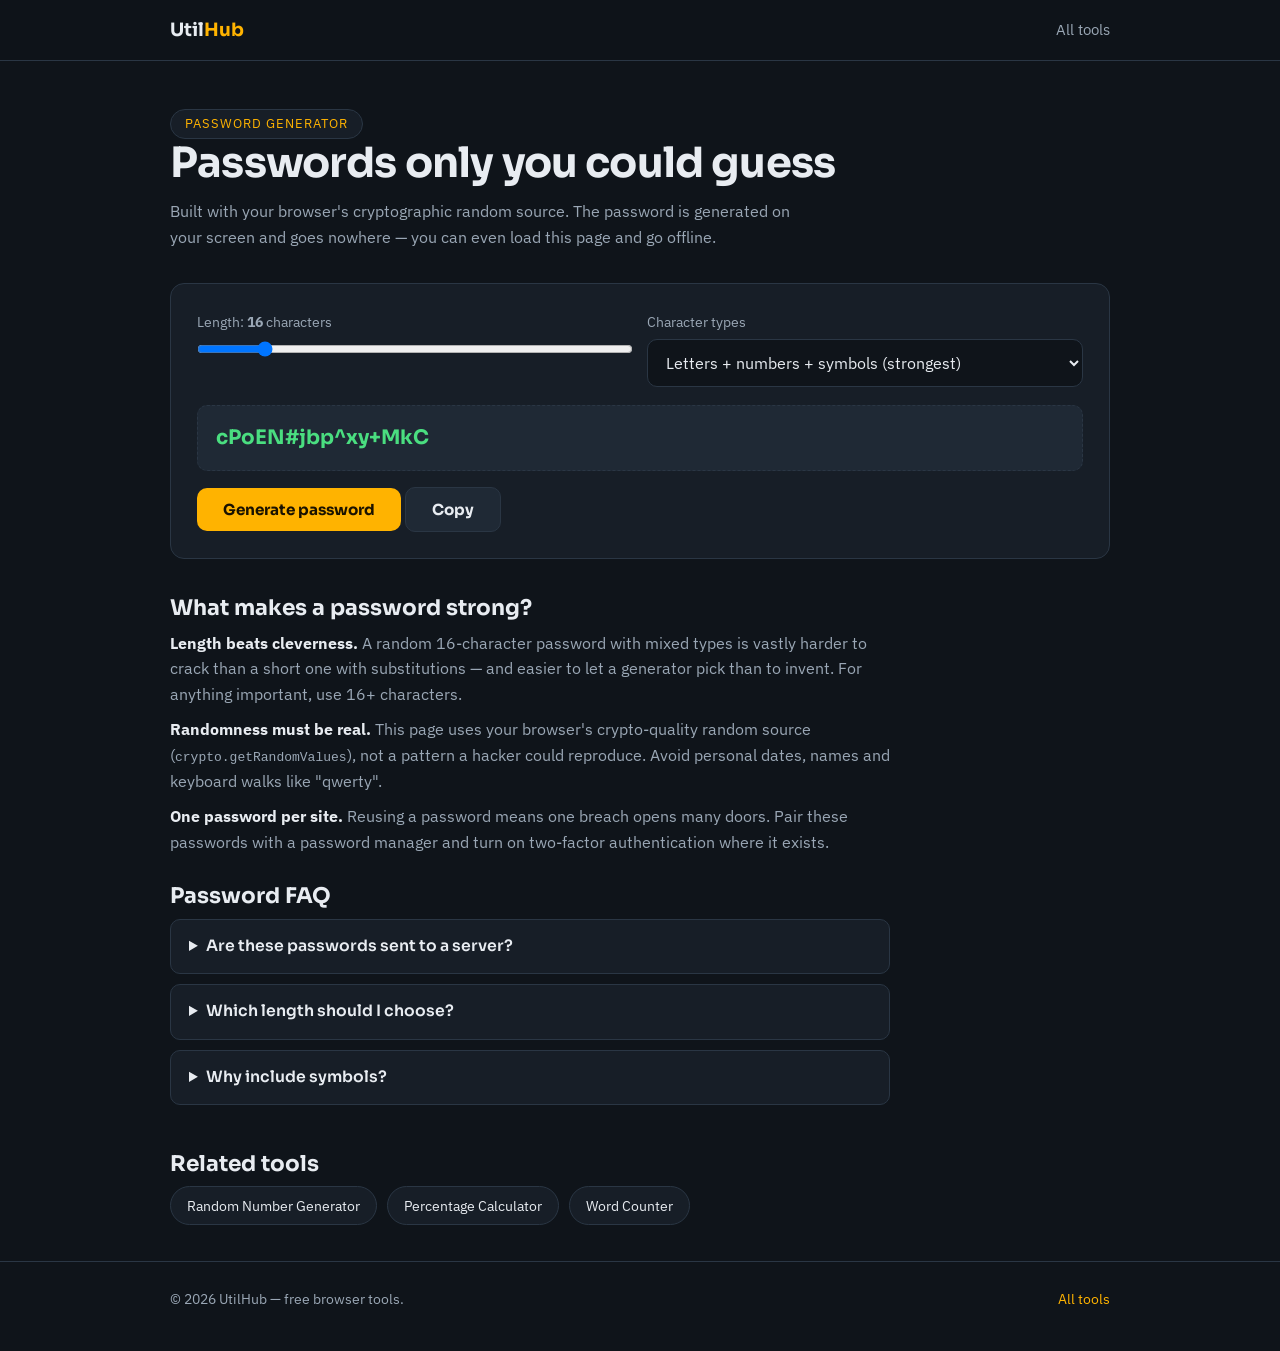
==== password-generator.html @ 2fe5aba5 "Publica UtilHub - 6 ferramentas online" ====
<!DOCTYPE html>
<html lang="en">
<head>
<meta charset="UTF-8">
<meta name="viewport" content="width=device-width, initial-scale=1.0">
<title>Password Generator — Strong Random Passwords | UtilHub</title>
<meta name="description" content="Generate strong random passwords in your browser. Choose length, symbols, numbers and case. Nothing is sent or stored — it works even offline.">
<link rel="icon" href="data:image/svg+xml,%3Csvg xmlns='http://www.w3.org/2000/svg' viewBox='0 0 100 100'%3E%3Crect width='100' height='100' rx='22' fill='%23ffb300'/%3E%3Ctext x='50' y='68' font-size='46' text-anchor='middle' font-family='Arial' font-weight='bold' fill='%231a1200'%3E%F0%9F%94%91%3C/text%3E%3C/svg%3E">
<link rel="preconnect" href="https://fonts.googleapis.com">
<link rel="preconnect" href="https://fonts.gstatic.com" crossorigin>
<link href="https://fonts.googleapis.com/css2?family=Sora:wght@600;700&family=IBM+Plex+Sans:wght@400;600&display=swap" rel="stylesheet">
<link rel="stylesheet" href="styles.css">
<link rel="canonical" href="https://zacariasfaray-dev.github.io/utilhub/password-generator.html">
</head>
<body>
<header class="site"><div class="wrap"><a class="logo" href="index.html">Util<span>Hub</span></a><nav class="top"><a href="index.html#tools">All tools</a></nav></div></header>

<main class="wrap">
<section class="tool-head">
  <span class="pill">Password Generator</span>
  <h1>Passwords only you could guess</h1>
  <p class="lead">Built with your browser's cryptographic random source. The password is generated on your screen and goes nowhere — you can even load this page and go offline.</p>
</section>

<section class="panel">
  <div class="row2">
    <div>
      <label for="len">Length: <strong id="lenVal">16</strong> characters</label>
      <input id="len" type="range" min="8" max="64" value="16" style="padding:0;border:0;background:none">
    </div>
    <div>
      <label for="sym">Character types</label>
      <select id="sym">
        <option value="full">Letters + numbers + symbols (strongest)</option>
        <option value="alnum">Letters + numbers</option>
        <option value="letters">Letters only</option>
        <option value="digits">Digits only (PIN)</option>
      </select>
    </div>
  </div>
  <div class="result" id="out" aria-live="polite">click generate</div>
  <button class="btn" id="gen">Generate password</button>
  <button class="btn" id="copy" style="background:var(--surface-2);color:var(--text);border:1px solid var(--line)">Copy</button>
</section>

<section class="prose">
  <h2>What makes a password strong?</h2>
  <p><strong>Length beats cleverness.</strong> A random 16-character password with mixed types is vastly harder to crack than a short one with substitutions — and easier to let a generator pick than to invent. For anything important, use 16+ characters.</p>
  <p><strong>Randomness must be real.</strong> This page uses your browser's crypto-quality random source (<code>crypto.getRandomValues</code>), not a pattern a hacker could reproduce. Avoid personal dates, names and keyboard walks like "qwerty".</p>
  <p><strong>One password per site.</strong> Reusing a password means one breach opens many doors. Pair these passwords with a password manager and turn on two-factor authentication where it exists.</p>
</section>

<section class="faq">
  <h2>Password FAQ</h2>
  <details><summary>Are these passwords sent to a server?</summary><p>No. Generation happens entirely in your browser using the Web Crypto API. Nothing is transmitted, logged or stored — you can verify by loading the page and disconnecting from the internet.</p></details>
  <details><summary>Which length should I choose?</summary><p>16 is a solid default for accounts; 20+ for passwords you rarely type, like a Wi-Fi passphrase or encryption key. Longer is always safer when allowed.</p></details>
  <details><summary>Why include symbols?</summary><p>Symbols expand the character space, which multiplies the number of possible passwords an attacker must try. Use them whenever a site accepts them.</p></details>
</section>

<section class="related">
  <h2>Related tools</h2>
  <ul>
    <li><a href="random-number-generator.html">Random Number Generator</a></li>
    <li><a href="percentage-calculator.html">Percentage Calculator</a></li>
    <li><a href="word-counter.html">Word Counter</a></li>
  </ul>
</section>
</main>

<footer class="site"><div class="wrap"><span>© <span id="ano"></span> UtilHub — free browser tools.</span><span><a href="index.html">All tools</a></span></div></footer>
<script src="script.js"></script>
<script>
(function () {
  var SETS = {
    full: "abcdefghijklmnopqrstuvwxyzABCDEFGHIJKLMNOPQRSTUVWXYZ0123456789!@#$%^&*()-_=+[]{};:,.?",
    alnum: "abcdefghijklmnopqrstuvwxyzABCDEFGHIJKLMNOPQRSTUVWXYZ0123456789",
    letters: "abcdefghijklmnopqrstuvwxyzABCDEFGHIJKLMNOPQRSTUVWXYZ",
    digits: "0123456789"
  };
  var len = document.getElementById("len"), lenVal = document.getElementById("lenVal"),
      sym = document.getElementById("sym"), out = document.getElementById("out");
  len.addEventListener("input", function () { lenVal.textContent = len.value; });
  function generate() {
    var set = SETS[sym.value], n = +len.value, s = "";
    var buf = new Uint32Array(n);
    crypto.getRandomValues(buf);
    for (var i = 0; i < n; i++) s += set[buf[i] % set.length];
    out.textContent = s;
  }
  document.getElementById("gen").addEventListener("click", generate);
  document.getElementById("copy").addEventListener("click", function () {
    if (out.textContent && out.textContent !== "click generate") {
      var self = this;
      navigator.clipboard.writeText(out.textContent).then(function () {
        self.textContent = "Copied!";
        setTimeout(function () { self.textContent = "Copy"; }, 1500);
      });
    }
  });
  generate();
})();
</script>
</body>
</html>
---- styles.css ----
:root {
  --bg: #0f141a;
  --surface: #171e27;
  --surface-2: #1f2935;
  --line: #2a3644;
  --text: #e8ecf1;
  --muted: #9aa7b5;
  --accent: #ffb300;
  --accent-ink: #1a1200;
  --ok: #4ade80;
  --radius: 14px;
  --max: 980px;
}
* { box-sizing: border-box; margin: 0; padding: 0; }
html { scroll-behavior: smooth; }
@media (prefers-reduced-motion: reduce) { html { scroll-behavior: auto; } * { transition: none !important; animation: none !important; } }
body {
  background: var(--bg);
  color: var(--text);
  font-family: "IBM Plex Sans", system-ui, sans-serif;
  line-height: 1.6;
  -webkit-font-smoothing: antialiased;
}
h1, h2, h3 { font-family: "Sora", system-ui, sans-serif; line-height: 1.2; }
h1 { font-size: clamp(1.8rem, 4vw, 2.6rem); letter-spacing: -0.02em; }
h2 { font-size: 1.35rem; margin: 0 0 0.6rem; }
a { color: var(--accent); text-decoration: none; }
a:hover { text-decoration: underline; }
.wrap { max-width: var(--max); margin: 0 auto; padding: 0 20px; }

/* header */
header.site {
  position: sticky; top: 0; z-index: 10;
  background: rgba(15, 20, 26, 0.92);
  backdrop-filter: blur(8px);
  border-bottom: 1px solid var(--line);
}
header.site .wrap { display: flex; align-items: center; justify-content: space-between; height: 60px; }
.logo { font-family: "Sora", sans-serif; font-weight: 700; font-size: 1.15rem; color: var(--text); }
.logo span { color: var(--accent); }
nav.top a { color: var(--muted); margin-left: 18px; font-size: 0.92rem; }
nav.top a:hover { color: var(--text); text-decoration: none; }

/* hero */
.hero { padding: 64px 0 40px; text-align: center; }
.hero p.sub { color: var(--muted); max-width: 560px; margin: 14px auto 0; font-size: 1.05rem; }
.pill {
  display: inline-block; font-size: 0.8rem; letter-spacing: 0.08em;
  text-transform: uppercase; color: var(--accent);
  border: 1px solid var(--line); border-radius: 999px; padding: 4px 14px;
  background: var(--surface);
}

/* grid of tools */
.grid { display: grid; grid-template-columns: repeat(auto-fill, minmax(260px, 1fr)); gap: 16px; padding: 28px 0 12px; }
.card {
  display: block; background: var(--surface); border: 1px solid var(--line);
  border-radius: var(--radius); padding: 22px; color: var(--text);
  transition: transform 0.15s ease, border-color 0.15s ease;
}
.card:hover { transform: translateY(-3px); border-color: var(--accent); text-decoration: none; }
.card .ico { font-size: 1.6rem; display: block; margin-bottom: 10px; }
.card strong { font-family: "Sora", sans-serif; font-size: 1.02rem; }
.card p { color: var(--muted); font-size: 0.9rem; margin-top: 6px; }

/* tool page */
.tool-head { padding: 48px 0 8px; }
.tool-head p.lead { color: var(--muted); margin-top: 10px; max-width: 640px; }
.panel {
  background: var(--surface); border: 1px solid var(--line);
  border-radius: var(--radius); padding: 26px; margin: 24px 0;
}
.panel label { display: block; font-size: 0.9rem; color: var(--muted); margin: 14px 0 6px; }
.panel label:first-child { margin-top: 0; }
.panel input, .panel select, .panel textarea {
  width: 100%; background: var(--bg); color: var(--text);
  border: 1px solid var(--line); border-radius: 10px;
  padding: 12px 14px; font: inherit;
}
.panel input:focus, .panel select:focus, .panel textarea:focus { outline: 2px solid var(--accent); outline-offset: 1px; }
.panel textarea { min-height: 140px; resize: vertical; }
.btn {
  display: inline-block; margin-top: 16px; cursor: pointer;
  background: var(--accent); color: var(--accent-ink);
  font-family: "Sora", sans-serif; font-weight: 700; font-size: 0.95rem;
  border: 0; border-radius: 10px; padding: 12px 26px;
  transition: filter 0.15s ease;
}
.btn:hover { filter: brightness(1.08); }
.result {
  margin-top: 18px; padding: 16px 18px; border-radius: 10px;
  background: var(--surface-2); border: 1px dashed var(--line);
  font-family: "Sora", sans-serif; font-size: 1.25rem; font-weight: 700;
  color: var(--ok); word-break: break-all; min-height: 1.4em;
}
.row2 { display: grid; grid-template-columns: 1fr 1fr; gap: 14px; }
@media (max-width: 560px) { .row2 { grid-template-columns: 1fr; } }

/* prose sections */
.prose { max-width: 720px; padding: 12px 0 8px; color: var(--text); }
.prose p { margin: 10px 0; color: var(--muted); }
.prose strong { color: var(--text); }
.faq { max-width: 720px; padding: 10px 0 30px; }
.faq details {
  background: var(--surface); border: 1px solid var(--line);
  border-radius: 10px; padding: 14px 18px; margin: 10px 0;
}
.faq summary { cursor: pointer; font-weight: 600; font-family: "Sora", sans-serif; font-size: 0.98rem; }
.faq details p { color: var(--muted); margin-top: 8px; }
.related { padding: 6px 0 36px; }
.related ul { list-style: none; display: flex; flex-wrap: wrap; gap: 10px; }
.related li a {
  display: inline-block; background: var(--surface); border: 1px solid var(--line);
  border-radius: 999px; padding: 7px 16px; font-size: 0.9rem; color: var(--text);
}
.related li a:hover { border-color: var(--accent); text-decoration: none; }

/* footer */
footer.site { border-top: 1px solid var(--line); padding: 26px 0 40px; color: var(--muted); font-size: 0.88rem; }
footer.site .wrap { display: flex; flex-wrap: wrap; gap: 10px; justify-content: space-between; }
.reveal { opacity: 0; transform: translateY(14px); transition: opacity 0.5s ease, transform 0.5s ease; }
.reveal.in { opacity: 1; transform: none; }
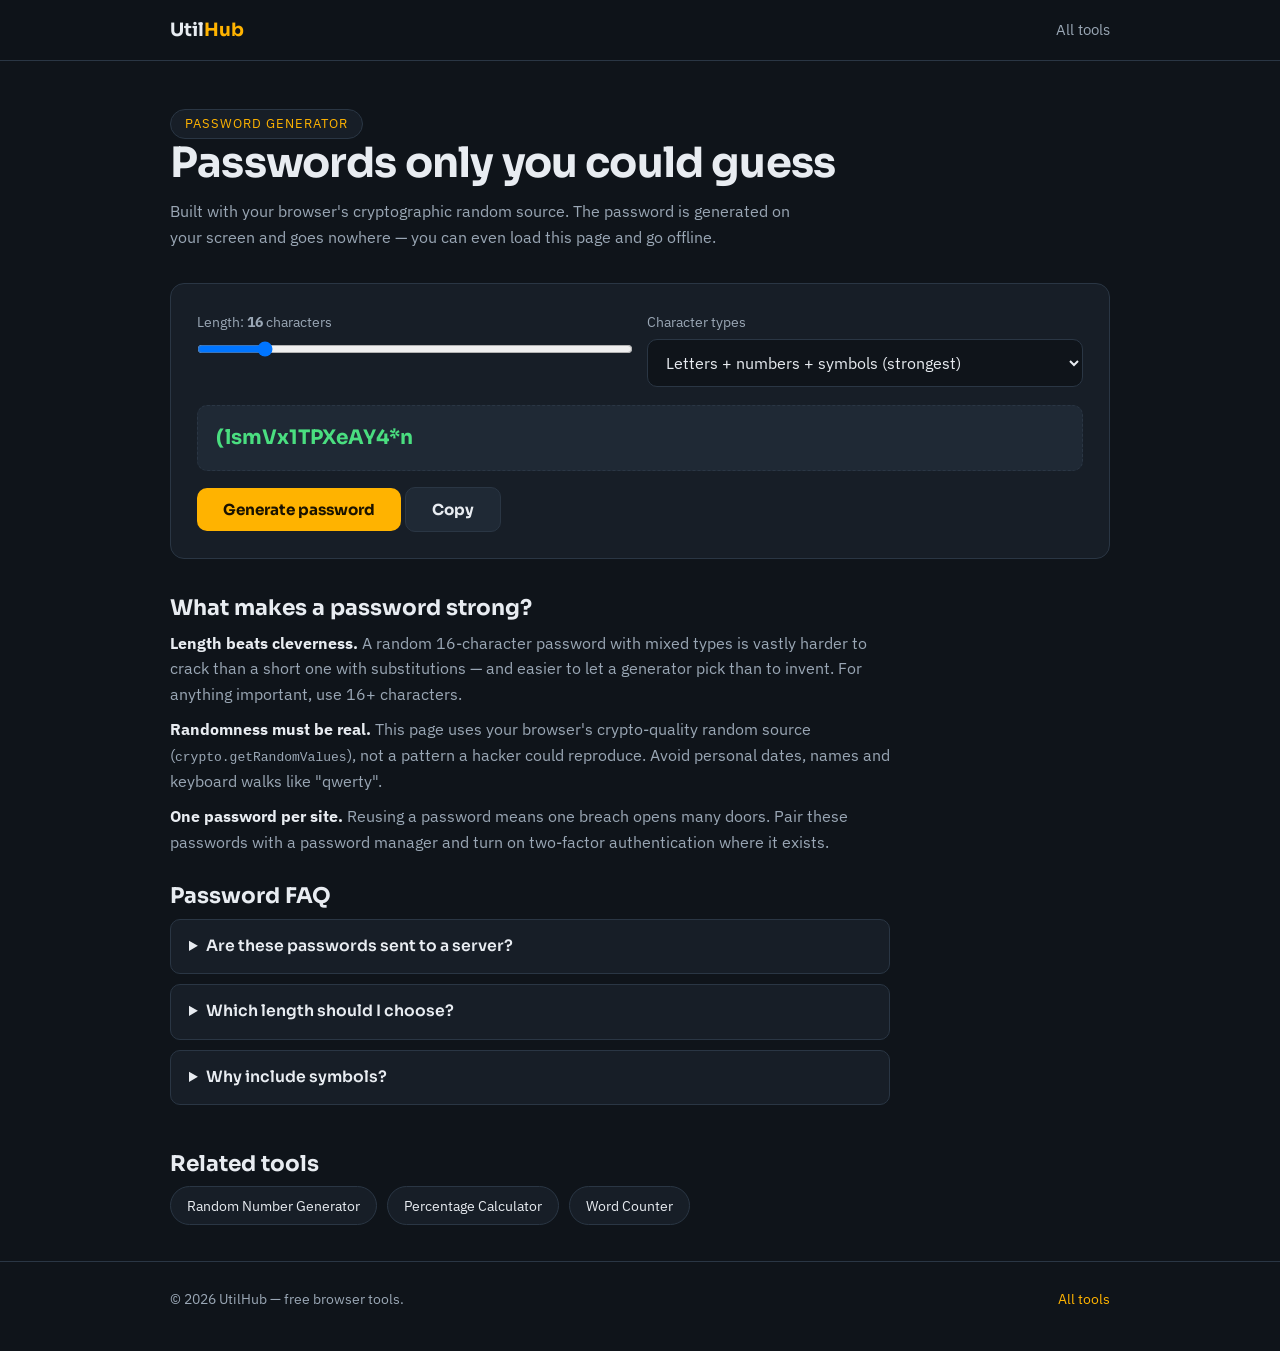
==== commit 4b064281: "Corrige URLs canonicas e sitemap para /farayzin-utilhub/" ====
--- a/password-generator.html
+++ b/password-generator.html
@@ -10,7 +10,7 @@
 <link rel="preconnect" href="https://fonts.gstatic.com" crossorigin>
 <link href="https://fonts.googleapis.com/css2?family=Sora:wght@600;700&family=IBM+Plex+Sans:wght@400;600&display=swap" rel="stylesheet">
 <link rel="stylesheet" href="styles.css">
-<link rel="canonical" href="https://zacariasfaray-dev.github.io/utilhub/password-generator.html">
+<link rel="canonical" href="https://zacariasfaray-dev.github.io/farayzin-utilhub/password-generator.html">
 </head>
 <body>
 <header class="site"><div class="wrap"><a class="logo" href="index.html">Util<span>Hub</span></a><nav class="top"><a href="index.html#tools">All tools</a></nav></div></header>
